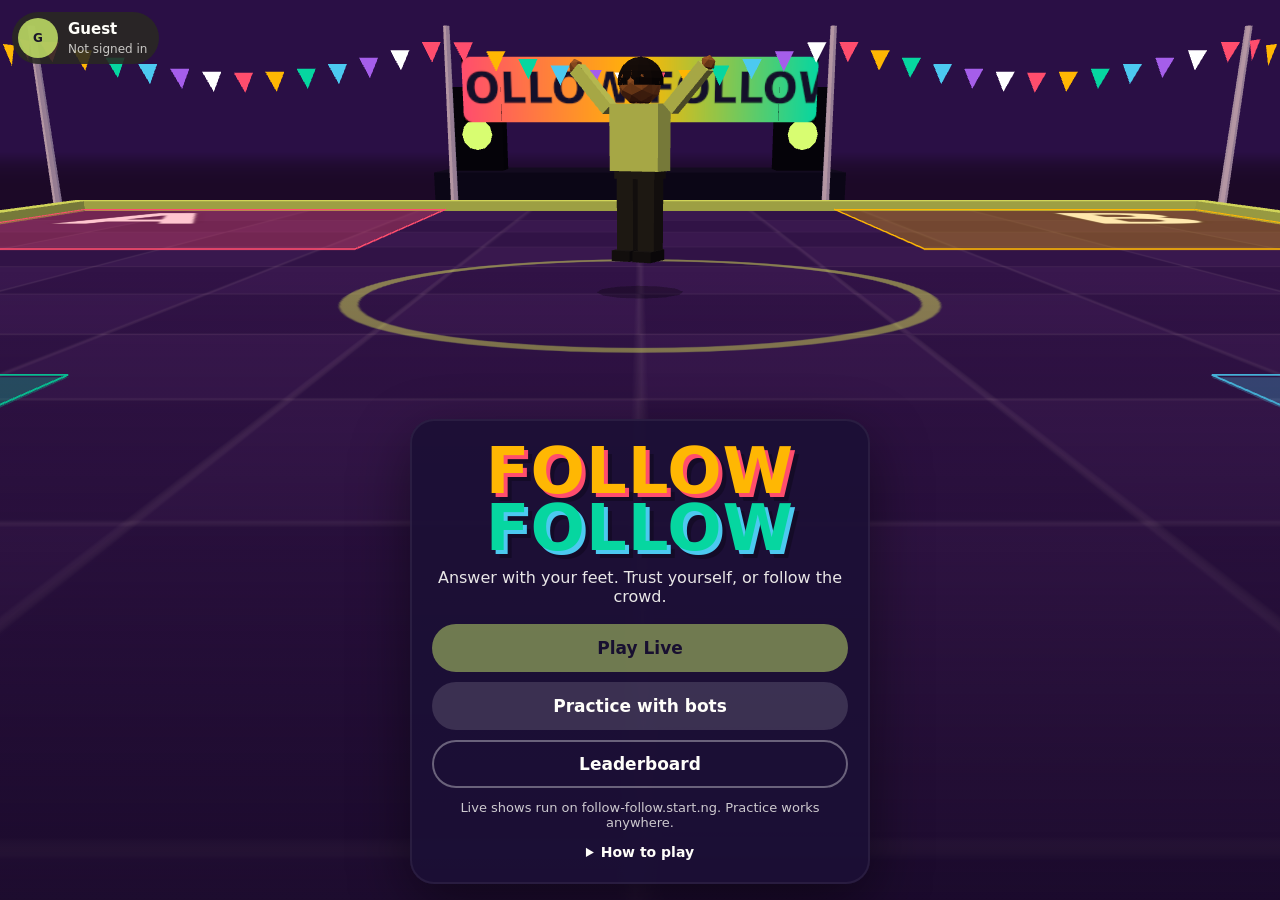
==== index.html @ 680434da "feat: Follow Follow practice mode with bots A start.ng quiz where you answer by running to a corner." ====
<!doctype html>
<html lang="en">
<head>
  <meta charset="utf-8">
  <meta name="viewport" content="width=device-width, initial-scale=1, viewport-fit=cover">
  <meta name="theme-color" content="#2a0f45">
  <title>Follow Follow · start.ng</title>
  <meta name="description" content="A live multiplayer quiz where you answer with your feet. Run your start.ng character to a corner: trust yourself or follow the crowd.">
  <link rel="icon" href="assets/favicon.svg" type="image/svg+xml">
  <link rel="stylesheet" href="styles.css">
</head>
<body>
  <canvas id="scene" aria-label="The Follow Follow arena"></canvas>

  <!-- start.ng profile card -->
  <div class="card" id="player-card">
    <span class="face" id="player-face" aria-hidden="true"></span>
    <div class="who">
      <b id="player-name">Guest</b>
      <span id="player-account">Not signed in</span>
    </div>
    <button class="chip" id="player-sign-in" hidden>Sign in</button>
  </div>

  <!-- Round HUD -->
  <div class="hud" id="hud" hidden>
    <div class="round-row">
      <span class="pill" id="round-label">Round 1/10</span>
      <span class="pill type" id="type-label">Fact</span>
      <span class="pill" id="alive-label"></span>
    </div>
    <div class="question" id="question-card" hidden>
      <div class="category" id="category"></div>
      <div class="q" id="question-text"></div>
      <div class="timer"><span id="timer-fill"></span></div>
    </div>
  </div>
  <div class="corners" id="corners" hidden></div>
  <div class="banner" id="banner" hidden></div>

  <div class="bottom" id="bottom" hidden>
    <span class="status" id="status"></span>
    <button class="btn small ghost" id="leave">Menu</button>
    <button class="btn cheer" id="cheer" title="Cheer (Space)">🎉 Cheer</button>
  </div>

  <!-- Title screen -->
  <div class="overlay" id="title">
    <div class="panel title-panel">
      <h1 class="logo">FOLLOW<br><span>FOLLOW</span></h1>
      <p class="tagline">Answer with your feet. Trust yourself, or follow the crowd.</p>
      <div class="buttons">
        <button class="btn primary" id="play-live">Play Live</button>
        <button class="btn" id="practice">Practice with bots</button>
        <button class="btn ghost" id="open-board">Leaderboard</button>
      </div>
      <p class="note" id="live-note"></p>
      <details class="how">
        <summary>How to play</summary>
        <ul>
          <li>A question appears. The 4 corners are <b>A</b>, <b>B</b>, <b>C</b> and <b>D</b>.</li>
          <li><b>Tap</b> or <b>click</b> where to walk, or use <b>WASD</b> / arrow keys.</li>
          <li><b>Fact</b> rounds: be in the right corner. <b>Majority</b>: the biggest crowd survives. <b>Minority</b>: the smallest crowd survives.</li>
          <li>Wrong corner (or no corner) and you're off to the stands. Keep answering from the stands for points.</li>
          <li>Last ones standing win the show.</li>
        </ul>
      </details>
    </div>
  </div>

  <!-- Lobby -->
  <div class="lobby" id="lobby" hidden>
    <div class="big" id="lobby-count">40</div>
    <div class="lobby-text" id="lobby-text">Next show starts soon. Stand in the arena to play!</div>
  </div>

  <!-- Show results -->
  <div class="overlay" id="results" hidden>
    <div class="panel">
      <h2 id="results-title">Show over!</h2>
      <p id="results-winners"></p>
      <div class="stats">
        <div><b id="stat-rounds">0</b><span>Rounds survived</span></div>
        <div><b id="stat-correct">0</b><span>Correct answers</span></div>
        <div><b id="stat-outlasted">0</b><span>Players outlasted</span></div>
      </div>
      <p class="note" id="results-saved"></p>
      <ol class="board" id="results-board"></ol>
      <div class="buttons row">
        <button class="btn primary" id="results-next">Next show</button>
        <button class="btn ghost" id="results-menu">Menu</button>
      </div>
    </div>
  </div>

  <!-- Leaderboard -->
  <div class="overlay" id="board" hidden>
    <div class="panel">
      <h2>Leaderboard</h2>
      <p class="note">Ranked by rounds survived, then correct answers, then players outlasted.</p>
      <ol class="board" id="board-list"></ol>
      <div class="buttons row">
        <button class="btn primary" id="board-close">Close</button>
      </div>
    </div>
  </div>

  <script src="vendor/three.min.js"></script>
  <script src="js/questions.js"></script>
  <script src="js/platform.js"></script>
  <script src="js/clock.js"></script>
  <script src="js/character.js"></script>
  <script src="js/arena.js"></script>
  <script src="js/bots.js"></script>
  <script src="js/show.js"></script>
  <script src="js/main.js"></script>
</body>
</html>
---- styles.css ----
:root {
  --ink: #14102a;
  --paper: #fffefa;
  --lime: #d8fd71;
  --pink: #ff4d6d;
  --gold: #ffb703;
  --green: #06d6a0;
  --blue: #4cc9f0;
  --panel: rgba(28, 16, 54, 0.92);
  --font: "Trebuchet MS", system-ui, -apple-system, "Segoe UI", sans-serif;
  --display: "Arial Black", "Trebuchet MS", system-ui, sans-serif;
}

* { box-sizing: border-box; }

html, body {
  margin: 0;
  height: 100%;
  overflow: hidden;
  background: #2a0f45;
  color: var(--paper);
  font-family: var(--font);
  -webkit-tap-highlight-color: transparent;
  user-select: none;
  -webkit-user-select: none;
}

#scene {
  position: fixed;
  inset: 0;
  width: 100%;
  height: 100%;
  display: block;
  touch-action: none;
}

[hidden] { display: none !important; }

button { font: inherit; color: inherit; }

.btn {
  border: 0;
  border-radius: 999px;
  padding: 14px 22px;
  font-weight: 800;
  font-size: 17px;
  background: rgba(255, 255, 255, 0.14);
  color: var(--paper);
  cursor: pointer;
  transition: transform 0.1s ease, filter 0.1s ease;
}
.btn:hover { filter: brightness(1.12); }
.btn:active { transform: scale(0.97); }
.btn:disabled { opacity: 0.45; cursor: not-allowed; }
.btn.primary { background: var(--lime); color: var(--ink); }
.btn.ghost { background: transparent; box-shadow: inset 0 0 0 2px rgba(255, 255, 255, 0.35); }
.btn.small { padding: 8px 14px; font-size: 14px; }
.btn:focus-visible, .chip:focus-visible { outline: 3px solid var(--gold); outline-offset: 2px; }

.chip {
  border: 0;
  border-radius: 999px;
  padding: 6px 12px;
  background: var(--lime);
  color: var(--ink);
  font-weight: 800;
  cursor: pointer;
}

/* start.ng profile card */
.card {
  position: fixed;
  top: max(12px, env(safe-area-inset-top));
  left: 12px;
  z-index: 5;
  display: flex;
  align-items: center;
  gap: 10px;
  padding: 6px 12px 6px 6px;
  border-radius: 999px;
  background: rgba(41, 42, 35, 0.88);
  max-width: calc(100vw - 24px);
}
.card .face {
  width: 40px;
  height: 40px;
  border-radius: 50%;
  background: var(--lime) center / cover no-repeat;
  color: var(--ink);
  display: grid;
  place-items: center;
  font-weight: 900;
  flex: none;
}
.card .who { min-width: 0; }
.card b { display: block; font-size: 15px; white-space: nowrap; overflow: hidden; text-overflow: ellipsis; }
.card span { font-size: 12px; opacity: 0.75; }

/* Overlays */
.overlay {
  position: fixed;
  inset: 0;
  z-index: 10;
  display: grid;
  place-items: center;
  padding: 16px;
  background: radial-gradient(ellipse at center, rgba(42, 15, 69, 0.35), rgba(20, 8, 36, 0.8));
  overflow-y: auto;
}
.panel {
  width: min(460px, 100%);
  background: var(--panel);
  border-radius: 24px;
  padding: 24px 22px;
  box-shadow: 0 20px 60px rgba(0, 0, 0, 0.45), inset 0 0 0 2px rgba(255, 255, 255, 0.06);
  text-align: center;
}
/* The title panel sits low so your character shows above it. */
#title { place-items: end center; background: linear-gradient(to bottom, transparent 30%, rgba(20, 8, 36, 0.75)); }
.title-panel { margin-top: 38vh; }
.logo {
  font-family: var(--display);
  font-size: clamp(44px, 13vw, 64px);
  line-height: 0.9;
  margin: 0 0 10px;
  letter-spacing: 1px;
  color: var(--gold);
  text-shadow: 4px 4px 0 var(--pink), 8px 8px 0 rgba(0, 0, 0, 0.25);
}
.logo span { color: var(--green); text-shadow: 4px 4px 0 var(--blue), 8px 8px 0 rgba(0, 0, 0, 0.25); }
.tagline { margin: 0 0 18px; opacity: 0.9; }
.buttons { display: grid; gap: 10px; }
.buttons.row { grid-auto-flow: column; justify-content: center; margin-top: 14px; }
.note { font-size: 13px; opacity: 0.78; margin: 12px 0 0; min-height: 1em; }
.how { margin-top: 14px; text-align: left; font-size: 14px; }
.how summary { cursor: pointer; font-weight: 800; text-align: center; }
.how ul { padding-left: 18px; line-height: 1.45; }
h2 { font-family: var(--display); margin: 0 0 8px; color: var(--lime); }

.stats { display: grid; grid-template-columns: repeat(3, 1fr); gap: 8px; margin: 14px 0 4px; }
.stats div { background: rgba(255, 255, 255, 0.08); border-radius: 14px; padding: 10px 4px; }
.stats b { display: block; font-family: var(--display); font-size: 28px; color: var(--gold); }
.stats span { font-size: 12px; opacity: 0.8; }

.board { list-style: none; padding: 0; margin: 14px 0 0; text-align: left; max-height: 40vh; overflow-y: auto; }
.board li {
  display: grid;
  grid-template-columns: 34px 1fr auto;
  align-items: center;
  gap: 8px;
  padding: 8px 10px;
  border-radius: 12px;
  font-size: 14px;
}
.board li:nth-child(odd) { background: rgba(255, 255, 255, 0.05); }
.board li.me { background: var(--lime); color: var(--ink); font-weight: 800; }
.board .rank { font-family: var(--display); }
.board .name { overflow: hidden; text-overflow: ellipsis; white-space: nowrap; }
.board .nums { font-variant-numeric: tabular-nums; opacity: 0.9; font-size: 13px; }
.board .empty { display: block; text-align: center; opacity: 0.75; }

/* Round HUD */
.hud {
  position: fixed;
  top: max(64px, calc(env(safe-area-inset-top) + 56px));
  left: 50%;
  transform: translateX(-50%);
  width: min(620px, calc(100vw - 24px));
  z-index: 4;
  pointer-events: none;
}
.round-row { display: flex; gap: 6px; justify-content: center; flex-wrap: wrap; }
.pill {
  background: rgba(20, 16, 42, 0.85);
  border-radius: 999px;
  padding: 5px 12px;
  font-size: 13px;
  font-weight: 800;
}
.pill.type { background: var(--gold); color: var(--ink); }
.pill.type.majority { background: var(--blue); }
.pill.type.minority { background: var(--pink); color: var(--paper); }
.question {
  margin-top: 8px;
  background: var(--paper);
  color: var(--ink);
  border-radius: 18px;
  padding: 12px 16px 14px;
  text-align: center;
  box-shadow: 0 10px 30px rgba(0, 0, 0, 0.35);
}
.question .category { font-size: 12px; font-weight: 800; text-transform: uppercase; letter-spacing: 1px; color: #7a3fd1; }
.question .q { font-family: var(--display); font-size: clamp(17px, 4.6vw, 24px); line-height: 1.2; margin-top: 4px; }
.timer { height: 8px; background: #e7e1f5; border-radius: 99px; margin-top: 10px; overflow: hidden; }
.timer span { display: block; height: 100%; width: 100%; background: linear-gradient(90deg, var(--pink), var(--gold)); transform-origin: left; }

/* Corner labels, placed over the arena each frame */
.corners { position: fixed; inset: 0; z-index: 3; pointer-events: none; }
.corner {
  position: absolute;
  transform: translate(-50%, -50%);
  display: flex;
  align-items: center;
  gap: 6px;
  max-width: 44vw;
  padding: 5px 10px 5px 5px;
  border-radius: 16px;
  background: rgba(20, 16, 42, 0.82);
  box-shadow: 0 6px 16px rgba(0, 0, 0, 0.3);
  transition: opacity 0.2s, transform 0.2s;
}
.corner .letter {
  flex: none;
  width: 34px;
  height: 34px;
  border-radius: 11px;
  display: grid;
  place-items: center;
  font-family: var(--display);
  font-size: 20px;
  color: var(--ink);
}
.corner .text { font-weight: 800; font-size: 14px; line-height: 1.15; }
.corner .count {
  flex: none;
  min-width: 28px;
  height: 28px;
  border-radius: 99px;
  background: var(--paper);
  color: var(--ink);
  display: grid;
  place-items: center;
  font-family: var(--display);
  font-size: 15px;
  padding: 0 6px;
}
.corner.win { background: var(--lime); color: var(--ink); transform: translate(-50%, -50%) scale(1.08); }
.corner.lose { opacity: 0.45; }
.corner.mine { box-shadow: 0 0 0 3px var(--paper), 0 6px 16px rgba(0, 0, 0, 0.3); }

/* Big centre messages */
.banner {
  position: fixed;
  left: 50%;
  top: 55%;
  transform: translate(-50%, -50%);
  z-index: 6;
  pointer-events: none;
  text-align: center;
  font-family: var(--display);
  font-size: clamp(26px, 8vw, 46px);
  line-height: 1.05;
  color: var(--paper);
  text-shadow: 3px 3px 0 var(--pink), 0 0 30px rgba(0, 0, 0, 0.6);
  width: min(92vw, 720px);
  animation: pop 0.35s ease-out;
}
.banner small { display: block; font-family: var(--font); font-weight: 800; font-size: 0.42em; text-shadow: 0 2px 8px rgba(0, 0, 0, 0.8); margin-top: 6px; }
@keyframes pop { from { transform: translate(-50%, -50%) scale(0.6); opacity: 0; } }

/* Lobby */
.lobby {
  position: fixed;
  top: max(70px, calc(env(safe-area-inset-top) + 60px));
  left: 50%;
  transform: translateX(-50%);
  z-index: 4;
  text-align: center;
  pointer-events: none;
  width: min(520px, calc(100vw - 32px));
}
.lobby .big { font-family: var(--display); font-size: 64px; color: var(--gold); text-shadow: 4px 4px 0 var(--pink); line-height: 1; }
.lobby-text { margin-top: 6px; font-weight: 800; background: rgba(20, 16, 42, 0.8); border-radius: 14px; padding: 8px 12px; }

/* Bottom bar */
.bottom {
  position: fixed;
  left: 0;
  right: 0;
  bottom: max(12px, env(safe-area-inset-bottom));
  z-index: 5;
  display: flex;
  align-items: center;
  justify-content: space-between;
  gap: 8px;
  padding: 0 12px;
  pointer-events: none;
}
.bottom > * { pointer-events: auto; }
.status {
  order: 0;
  background: rgba(20, 16, 42, 0.85);
  border-radius: 999px;
  padding: 8px 14px;
  font-weight: 800;
  font-size: 14px;
  pointer-events: none;
}
.status.out { background: var(--pink); }
.status.in { background: var(--green); color: var(--ink); }
.btn.cheer { background: var(--gold); color: var(--ink); }

@media (max-width: 520px) {
  .corner .text { font-size: 12px; }
  .corner .letter { width: 28px; height: 28px; font-size: 16px; }
  .status { font-size: 12px; padding: 7px 10px; }
  .btn.cheer { padding: 10px 14px; font-size: 15px; }
}

@media (prefers-reduced-motion: reduce) {
  .banner { animation: none; }
  .btn, .corner { transition: none; }
}
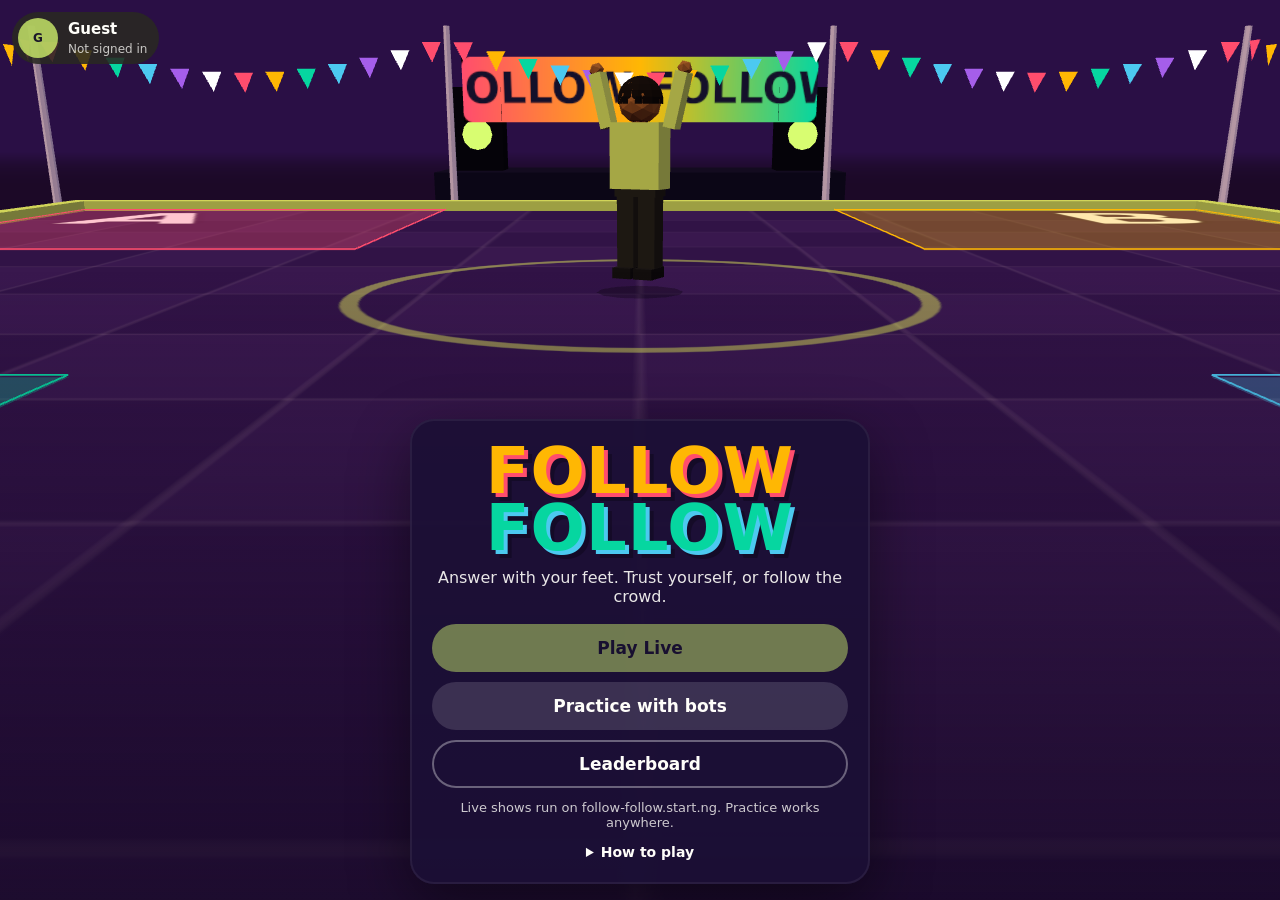
==== commit 68cbf41a: "feat: live multiplayer through the start.ng room Players join the start.ng live room with a ticket a" ====
--- a/index.html
+++ b/index.html
@@ -37,6 +37,10 @@
   </div>
   <div class="corners" id="corners" hidden></div>
   <div class="banner" id="banner" hidden></div>
+  <div class="net" id="net" role="status" hidden>
+    <span id="net-text"></span>
+    <button class="chip" id="net-action" hidden></button>
+  </div>
 
   <div class="bottom" id="bottom" hidden>
     <span class="status" id="status"></span>
@@ -113,6 +117,7 @@
   <script src="js/arena.js"></script>
   <script src="js/bots.js"></script>
   <script src="js/show.js"></script>
+  <script src="js/net.js"></script>
   <script src="js/main.js"></script>
 </body>
 </html>
--- a/styles.css
+++ b/styles.css
@@ -258,6 +258,24 @@
 .banner small { display: block; font-family: var(--font); font-weight: 800; font-size: 0.42em; text-shadow: 0 2px 8px rgba(0, 0, 0, 0.8); margin-top: 6px; }
 @keyframes pop { from { transform: translate(-50%, -50%) scale(0.6); opacity: 0; } }
 
+/* Live room connection status */
+.net {
+  position: fixed;
+  left: 50%;
+  bottom: max(70px, calc(env(safe-area-inset-bottom) + 64px));
+  transform: translateX(-50%);
+  z-index: 7;
+  display: flex;
+  align-items: center;
+  gap: 10px;
+  max-width: calc(100vw - 24px);
+  padding: 8px 10px 8px 16px;
+  border-radius: 999px;
+  background: rgba(20, 16, 42, 0.92);
+  font-weight: 800;
+  font-size: 14px;
+}
+
 /* Lobby */
 .lobby {
   position: fixed;
